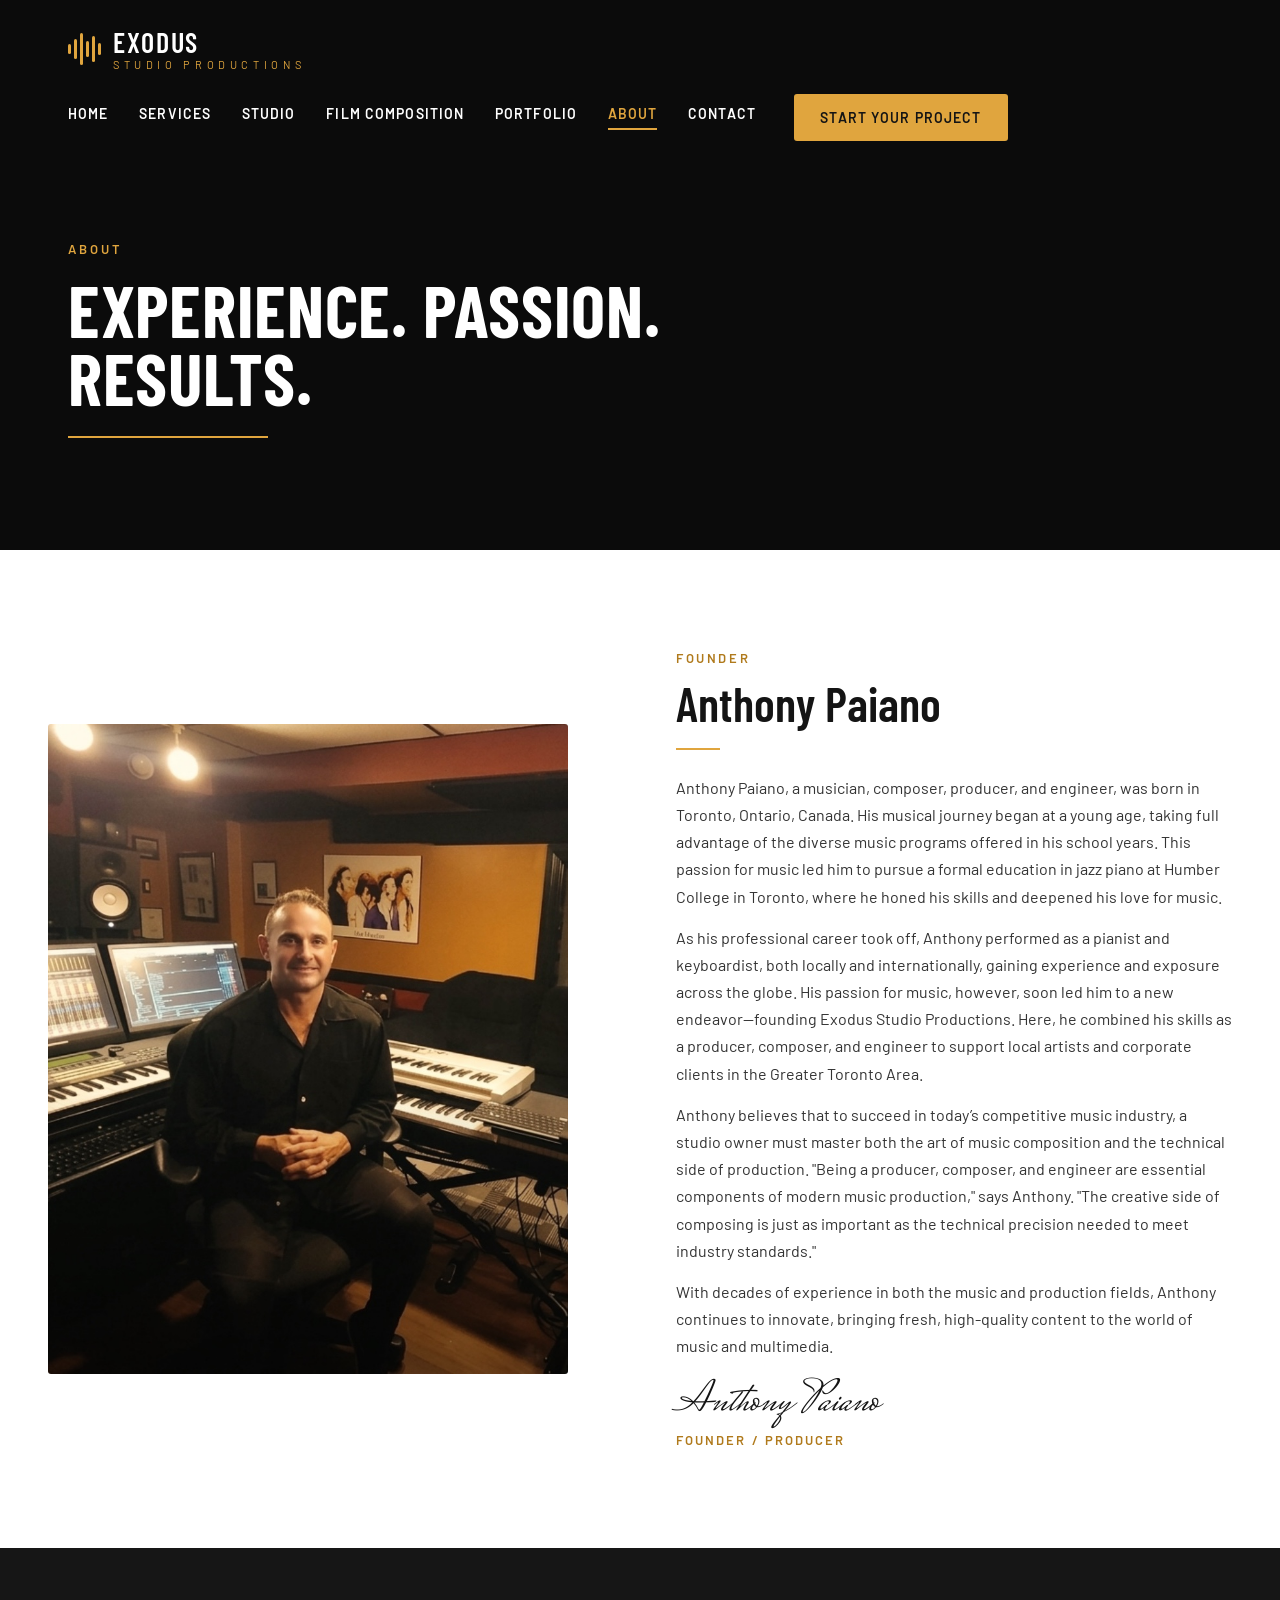
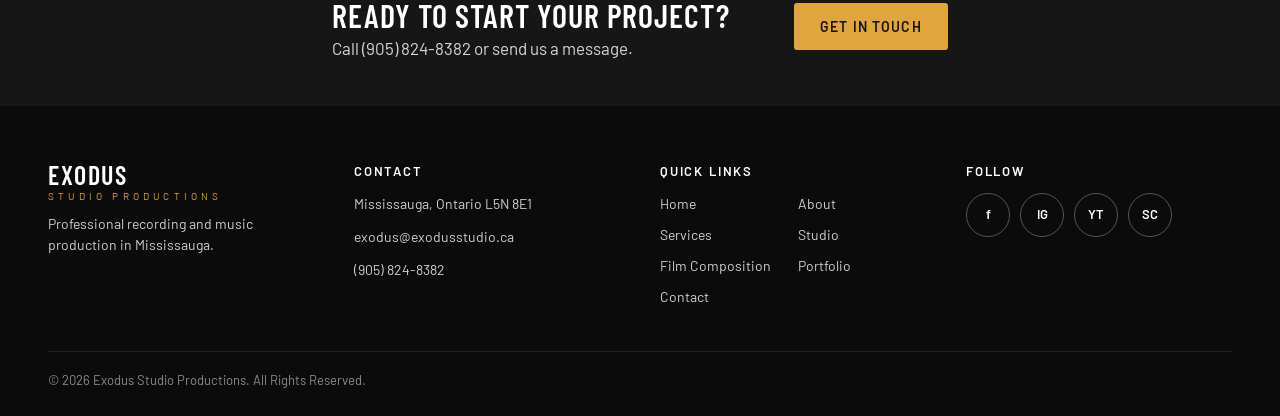
==== about.html @ 039e665b "Add files via upload" ====
<!DOCTYPE html>
<html lang="en">
<head>
<meta charset="utf-8">
<meta name="viewport" content="width=device-width, initial-scale=1">
<title>About | Exodus Studio Productions</title>
<meta name="description" content="Professional recording studio in Mississauga, Greater Toronto Area. Recording, mixing, songwriter arrangements, film composition, corporate multimedia, music video and live streaming.">
<link rel="stylesheet" href="base.css?v=2">
<link rel="stylesheet" href="header.css?v=9">
<link rel="stylesheet" href="services.css">
<link rel="stylesheet" href="portfolio.css">
<link rel="stylesheet" href="about.css?v=2">
<link rel="stylesheet" href="cta.css">
<link rel="stylesheet" href="footer.css">
<link rel="stylesheet" href="page.css">
</head>
<body>

<!-- HEADER -->
<header class="hero page-hero">
  <div class="hero-inner container">
    <nav class="nav">
      <a href="index.html" class="brand" aria-label="Exodus Studio Productions home">
        <span class="wave" aria-hidden="true"><span style="height:10px"></span><span style="height:20px"></span><span style="height:32px"></span><span style="height:16px"></span><span style="height:26px"></span><span style="height:12px"></span></span>
        <span class="brand-text"><span class="brand-name">EXODUS</span><span class="brand-sub">STUDIO PRODUCTIONS</span></span>
      </a>
      <button class="nav-toggle" aria-expanded="false" aria-label="Menu">MENU</button>
      <div class="nav-right">
        <div class="nav-links">
          <a href="index.html">HOME</a>
          <a href="services.html">SERVICES</a>
          <a href="studio.html">STUDIO</a>
          <a href="film.html">FILM COMPOSITION</a>
          <a href="portfolio.html">PORTFOLIO</a>
          <a href="about.html" class="active">ABOUT</a>
          <a href="contact.html">CONTACT</a>
        </div>
        <a href="contact.html" class="btn btn-gold">Start your project</a>
      </div>
    </nav>
    <div class="page-hero-copy">
      <div class="hero-kicker">ABOUT</div>
      <h1>EXPERIENCE. PASSION. RESULTS.</h1>
      <div class="hero-rule"></div>
      
    </div>
  </div>
</header>

<!-- ABOUT -->
<section id="about" class="section about">
  <div class="container about-grid">
    <div class="photo"><img src="about-anthony.jpg" alt="Anthony Paiano in the Exodus Studio control room"></div>
    <div>
      <div class="eyebrow">Founder</div>
      <h2 class="title">Anthony Paiano</h2>
      <div class="rule"></div>
      <p>Anthony Paiano, a musician, composer, producer, and engineer, was born in Toronto, Ontario, Canada. His musical journey began at a young age, taking full advantage of the diverse music programs offered in his school years. This passion for music led him to pursue a formal education in jazz piano at Humber College in Toronto, where he honed his skills and deepened his love for music.</p>
      <p>As his professional career took off, Anthony performed as a pianist and keyboardist, both locally and internationally, gaining experience and exposure across the globe. His passion for music, however, soon led him to a new endeavor—founding Exodus Studio Productions. Here, he combined his skills as a producer, composer, and engineer to support local artists and corporate clients in the Greater Toronto Area.</p>
      <p>Anthony believes that to succeed in today’s competitive music industry, a studio owner must master both the art of music composition and the technical side of production. "Being a producer, composer, and engineer are essential components of modern music production," says Anthony. "The creative side of composing is just as important as the technical precision needed to meet industry standards."</p>
      <p>With decades of experience in both the music and production fields, Anthony continues to innovate, bringing fresh, high-quality content to the world of music and multimedia.</p>
      <div class="signature">Anthony Paiano</div>
      <div class="role">FOUNDER / PRODUCER</div>
    </div>
  </div>
</section>

<!-- CTA -->
<section id="contact" class="cta">
  <div class="cta-inner">
    <div>
      <h2>READY TO START YOUR PROJECT?</h2>
      <p>Call (905) 824-8382 or send us a message.</p>
    </div>
    <a href="mailto:exodus@exodusstudio.ca" class="btn btn-gold">Get in touch</a>
  </div>
</section>

<!-- FOOTER -->
<footer class="footer">
  <div class="container footer-grid">
    <div class="footer-col">
      <div class="brand-text"><span class="brand-name">EXODUS</span><span class="brand-sub">STUDIO PRODUCTIONS</span></div>
      <div>Professional recording and music production in Mississauga.</div>
    </div>
    <div class="footer-col">
      <h4>CONTACT</h4>
      <div>Mississauga, Ontario L5N 8E1</div>
      <a href="mailto:exodus@exodusstudio.ca">exodus@exodusstudio.ca</a>
      <a href="tel:+19058248382">(905) 824-8382</a>
    </div>
    <div class="footer-col">
      <h4>QUICK LINKS</h4>
      <div class="links">
        <a href="index.html">Home</a><a href="about.html">About</a>
        <a href="services.html">Services</a><a href="studio.html">Studio</a>
        <a href="film.html">Film Composition</a><a href="portfolio.html">Portfolio</a>
        <a href="contact.html">Contact</a>
      </div>
    </div>
    <div class="footer-col">
      <h4>FOLLOW</h4>
      <div class="socials">
        <a href="https://www.facebook.com/anthony.paiano.7" aria-label="Facebook" target="_blank" rel="noopener">f</a>
        <a href="https://www.instagram.com/exodusstudioproductions/" aria-label="Instagram" target="_blank" rel="noopener">IG</a>
        <a href="https://www.youtube.com/user/exodusstudioprod" aria-label="YouTube" target="_blank" rel="noopener">YT</a>
        <a href="https://soundcloud.com/user-308940546/sets/exodus-studio-productions" aria-label="SoundCloud" target="_blank" rel="noopener">SC</a>
      </div>
    </div>
  </div>
  <div class="copyright">© <span id="year">2026</span> Exodus Studio Productions. All Rights Reserved.</div>
</footer>

<script src="main.js?v=2"></script>
</body>
</html>
---- base.css ----
@import url('https://fonts.googleapis.com/css2?family=Barlow+Condensed:wght@500;600;700&family=Barlow:wght@400;500;600&family=Mrs+Saint+Delafield&display=swap');
:root{--gold:#e0a53e;--gold-hover:#f0bf62;--gold-text:#b07a1c;--ink:#141414;--black:#0b0b0b;--charcoal:#161616;--light:#f5f4f2;--light-2:#ecebe8;--rule:#e2dfda;--head:'Barlow Condensed',sans-serif;--body:'Barlow',sans-serif;--pad-x:clamp(20px,4vw,48px)}
*,*::before,*::after{box-sizing:border-box}
body{margin:0;font-family:var(--body);color:var(--ink);background:#fff;-webkit-font-smoothing:antialiased}
img{display:block;max-width:100%}
a{color:var(--gold);text-decoration:none}
a:hover{color:var(--gold-hover)}
:focus-visible{outline:2px solid var(--gold);outline-offset:2px}
.container{max-width:1240px;margin:0 auto}
.section{padding:clamp(64px,8vw,100px) var(--pad-x)}
.eyebrow{font-size:13px;font-weight:600;letter-spacing:.2em;color:var(--gold-text);text-transform:uppercase}
.title{font-family:var(--head);font-weight:600;font-size:clamp(36px,4vw,48px);margin:8px 0 0}
.rule{width:44px;height:2px;background:var(--gold);margin:16px 0 0}
.center{text-align:center}.center .rule{margin-left:auto;margin-right:auto}
.btn{display:inline-flex;align-items:center;gap:10px;padding:15px 26px;font-size:14px;font-weight:600;letter-spacing:.08em;border-radius:3px;text-transform:uppercase;transition:background .2s,color .2s,border-color .2s}
.btn-gold{background:var(--gold);color:var(--ink)}
.btn-gold:hover{background:var(--gold-hover);color:var(--ink)}
.btn-outline{border:1px solid rgba(255,255,255,.7);color:#fff}
.btn-outline:hover{border-color:var(--gold);color:var(--gold)}
.photo{position:relative;background:var(--charcoal);overflow:hidden}
.photo img{width:100%;height:100%;object-fit:cover}
.reveal-on .reveal{opacity:0;transform:translateY(28px);transition:opacity .8s ease,transform .8s cubic-bezier(.2,.7,.2,1)}
.reveal-on .reveal.is-in{opacity:1;transform:none}
@media (prefers-reduced-motion:reduce){.reveal-on .reveal{opacity:1;transform:none;transition:none}}
---- header.css ----
.hero{position:relative;background:var(--black);color:#fff;overflow:hidden}
.hero-bg{position:absolute;inset:0;background:var(--charcoal)}
.hero-bg img{width:100%;height:100%;object-fit:cover;object-position:right 30%}
.hero-bg::after{content:"";position:absolute;inset:0;background:linear-gradient(90deg,rgba(8,8,8,.92) 0%,rgba(8,8,8,.7) 40%,rgba(8,8,8,.15) 75%)}
.hero-inner{position:relative;padding:28px var(--pad-x) 0}
.nav{display:flex;align-items:center;justify-content:space-between;gap:24px;flex-wrap:wrap}
.brand{display:flex;align-items:center;gap:12px;color:#fff}
.brand:hover{color:#fff}
.wave{display:flex;align-items:center;gap:3px;height:36px}
.wave span{width:3px;background:var(--gold);border-radius:2px}
.brand-text{display:flex;flex-direction:column;line-height:1}
.brand-name{font-family:var(--head);font-weight:600;font-size:28px;letter-spacing:.06em}
.brand-sub{font-size:11px;letter-spacing:.42em;color:var(--gold);margin-top:3px}
.nav-right{display:flex;align-items:center;gap:clamp(20px,3vw,40px);flex-wrap:wrap}
.nav-links{display:flex;gap:clamp(16px,2.4vw,32px);flex-wrap:wrap;font-size:14px;font-weight:600;letter-spacing:.08em}
.nav-links a{color:#fff;padding-bottom:6px;border-bottom:2px solid transparent}
.nav-links a:hover,.nav-links a.active{color:var(--gold)}
.nav-links a.active{border-bottom-color:var(--gold)}
.nav-toggle{display:none;background:none;border:1px solid #555;color:#fff;border-radius:3px;padding:10px 14px;font:600 13px var(--body);letter-spacing:.1em;cursor:pointer}
.hero-copy{max-width:560px;padding:clamp(80px,12vw,150px) 0 clamp(80px,10vw,130px)}
.hero-kicker{font-size:13px;font-weight:600;letter-spacing:.24em;color:var(--gold);margin-bottom:18px}
.hero h1{font-family:var(--head);font-weight:700;font-size:clamp(52px,7vw,88px);line-height:.95;margin:0;letter-spacing:.01em}
.hero-rule{width:200px;height:2px;background:var(--gold);margin:28px 0}
.hero p{font-size:18px;line-height:1.6;color:#e6e6e6;margin:0 0 36px;max-width:440px;text-wrap:pretty}
.hero-actions{display:flex;gap:14px;flex-wrap:wrap}
@media (max-width:820px){
  .nav-toggle{display:block}
  .nav-right{display:none;width:100%;flex-direction:column;align-items:flex-start;gap:20px;padding:16px 0}
  .nav.open .nav-right{display:flex}
  .nav-links{flex-direction:column;gap:14px}
}
@media (max-width:820px) and (orientation:portrait){.hero{display:flex;flex-direction:column}.hero-inner{display:contents}.hero .nav{order:1;position:relative;padding:28px var(--pad-x) 20px}.hero-bg{position:relative;order:2;inset:auto;aspect-ratio:16/9}.hero-bg img{object-position:center}.hero-bg::after{background:linear-gradient(0deg,rgba(8,8,8,1) 0%,rgba(8,8,8,0) 30%)}.hero-copy{order:3;position:relative;padding:32px var(--pad-x) 56px}.page-hero-copy{order:3;position:relative;padding:24px var(--pad-x) 56px}}
---- services.css ----
.services{background:var(--light)}
.services .center{margin-bottom:56px}
.service-grid{display:grid;grid-template-columns:repeat(auto-fit,minmax(min(100%,210px),1fr));gap:1px;background:var(--rule)}
.service{background:var(--light);padding:36px 32px;display:flex;flex-direction:column;gap:14px}
.service svg{width:40px;height:40px;stroke:var(--gold);fill:none;stroke-width:1.5;stroke-linecap:round;stroke-linejoin:round}
.service h3{font-family:var(--head);font-weight:600;font-size:22px;letter-spacing:.04em;margin:6px 0 0;text-transform:uppercase}
.service p{font-size:15px;line-height:1.6;color:#4a4a4a;margin:0;text-wrap:pretty}
---- portfolio.css ----
.portfolio{background:var(--light-2)}
.portfolio .center{margin-bottom:48px}
.portfolio .center p{font-size:17px;color:#3a3a3a;margin:20px 0 0}
.work-grid{display:grid;grid-template-columns:repeat(auto-fit,minmax(min(100%,340px),1fr));gap:24px}
.work-card{display:flex;flex-direction:column;background:#fff;color:var(--ink);border-radius:4px;overflow:hidden;transition:box-shadow .2s}
.work-card:hover{color:var(--ink);box-shadow:0 10px 30px rgba(0,0,0,.12)}
.work-card .photo{aspect-ratio:16/9}
.work-meta{padding:20px 22px;display:flex;justify-content:space-between;align-items:center;gap:12px}
.work-kind{font-size:12px;font-weight:600;letter-spacing:.16em;color:var(--gold-text)}
.work-title{font-family:var(--head);font-weight:600;font-size:21px;margin-top:4px}
.play{width:40px;height:40px;border-radius:50%;background:var(--gold);display:flex;align-items:center;justify-content:center;flex-shrink:0}
.portfolio-cta{display:flex;justify-content:center;margin-top:44px}
.film{background:var(--light-2)}
.highlights{background:#fff}
.film-head{display:grid;grid-template-columns:repeat(auto-fit,minmax(min(100%,420px),1fr));gap:24px clamp(32px,6vw,72px);align-items:end;margin-bottom:36px}
.film-head p{font-size:17px;line-height:1.65;color:#3a3a3a;margin:0;text-wrap:pretty}
.poster-grid,.moment-grid{display:grid;grid-template-columns:repeat(auto-fit,minmax(min(100%,220px),1fr));gap:24px}
.moment-grid{grid-template-columns:repeat(auto-fit,minmax(min(100%,260px),1fr))}
.poster-grid figure,.moment{margin:0}
.poster-grid .photo{aspect-ratio:4/5;border-radius:3px}
.poster-grid figure:last-child img{object-position:left center}
.moment .photo{aspect-ratio:1;border-radius:3px}
.poster-grid figcaption,.moment figcaption{font-size:13px;line-height:1.45;color:#666;margin-top:10px}
.poster-grid figcaption strong,.moment figcaption strong{display:block;font-family:var(--head);font-weight:600;font-size:18px;letter-spacing:.04em;color:var(--ink);text-transform:uppercase}
.studio{background:#fff}
.studio-gallery{display:grid;grid-template-columns:repeat(auto-fill,minmax(min(100%,280px),1fr));gap:16px}
.studio-gallery .photo{aspect-ratio:1056/612;border-radius:3px}
.studio-gallery .g-wide{grid-column:span 2;grid-row:span 2}
@media (max-width:640px){.studio-gallery .g-wide{grid-column:auto;grid-row:auto}}
.studio-story{display:flex;flex-direction:column;gap:clamp(40px,6vw,72px)}
.studio-row{display:grid;grid-template-columns:repeat(auto-fit,minmax(min(100%,400px),1fr));gap:clamp(28px,5vw,64px);align-items:center}
.studio-row.flip .studio-photos{order:2}
@media (max-width:860px){.studio-row.flip .studio-photos{order:0}}
.studio-photos{display:flex;flex-direction:column;gap:16px}
.studio-photos .photo{aspect-ratio:1056/612;border-radius:3px}
.studio-copy{max-width:580px}
.studio-copy h3{font-family:var(--head);font-weight:600;font-size:clamp(24px,2.4vw,30px);letter-spacing:.03em;text-transform:uppercase;margin:0 0 14px}
.studio-copy p{font-size:16px;line-height:1.7;color:#444;margin:0 0 14px;text-wrap:pretty}
.studio-copy .studio-lead{font-size:clamp(18px,1.6vw,21px);line-height:1.6;color:var(--ink)}
.studio-copy ul{margin:0 0 14px;padding-left:20px;display:flex;flex-direction:column;gap:8px}
.studio-copy li{font-size:16px;line-height:1.6;color:#444}
.studio-copy li::marker{color:var(--gold)}
.studio-copy li strong{color:var(--ink);font-weight:600}
.videos.alt{background:var(--light)}
.video-grid{display:grid;grid-template-columns:repeat(auto-fill,minmax(min(100%,320px),1fr));gap:20px}
.video{position:relative;display:block;width:100%;aspect-ratio:16/9;border:0;padding:0;margin:0;background:var(--charcoal);border-radius:3px;overflow:hidden;cursor:pointer}
.video img{width:100%;height:100%;object-fit:cover;transition:transform .4s ease,opacity .3s}
.video:hover img{transform:scale(1.03);opacity:.85}
.video iframe{position:absolute;inset:0;width:100%;height:100%;border:0}
.video .play{position:absolute;left:50%;top:50%;width:64px;height:64px;margin:-32px 0 0 -32px;border-radius:50%;background:var(--gold);box-shadow:0 6px 20px rgba(0,0,0,.35);transition:background .2s}
.video .play::after{content:"";position:absolute;left:26px;top:20px;border-style:solid;border-width:12px 0 12px 19px;border-color:transparent transparent transparent var(--ink)}
.video:hover .play{background:var(--gold-hover)}
.video-more{margin-top:32px}
---- about.css ----
.about{background:#fff}
.about-grid{display:grid;grid-template-columns:repeat(auto-fit,minmax(min(100%,420px),1fr));gap:clamp(32px,6vw,72px);align-items:center}
.about .photo{aspect-ratio:4/5;max-width:520px;border-radius:3px}
.about .photo img{object-position:center}
.about .rule{margin-bottom:24px}
.about p{font-size:16px;line-height:1.7;color:#333;margin:0 0 14px;text-wrap:pretty}
.signature{font-family:'Mrs Saint Delafield',cursive;font-size:44px;line-height:1;margin-top:22px}
.role{font-size:13px;font-weight:600;letter-spacing:.16em;color:var(--gold-text);margin-top:6px}
---- cta.css ----
.cta{background:var(--charcoal);color:#fff;padding:48px var(--pad-x)}
.cta-inner{max-width:1000px;margin:0 auto;display:flex;align-items:center;justify-content:center;gap:clamp(24px,5vw,64px);flex-wrap:wrap}
.cta h2{font-family:var(--head);font-weight:600;font-size:clamp(26px,3vw,32px);letter-spacing:.03em;margin:0}
.cta p{font-size:17px;color:#d6d6d6;margin:4px 0 0}
---- footer.css ----
.footer{background:var(--black);color:#cfcfcf;padding:56px var(--pad-x) 28px;font-size:14px}
.footer-grid{display:grid;grid-template-columns:repeat(auto-fit,minmax(min(100%,220px),1fr));gap:40px}
.footer-col{display:flex;flex-direction:column;gap:12px;line-height:1.5}
.footer h4{font-weight:600;letter-spacing:.14em;color:#fff;font-size:13px;margin:0}
.footer a{color:#cfcfcf}
.footer a:hover{color:var(--gold)}
.footer .brand-name{font-size:26px;color:#fff}
.footer .brand-sub{font-size:10px}
.links{display:grid;grid-template-columns:1fr 1fr;gap:10px}
.socials{display:flex;gap:10px}
.socials a{width:44px;height:44px;border-radius:50%;border:1px solid #555;display:flex;align-items:center;justify-content:center;color:#fff;font-size:13px;font-weight:600}
.socials a:hover{border-color:var(--gold);color:var(--gold)}
.copyright{max-width:1240px;margin:44px auto 0;padding-top:20px;border-top:1px solid #222;font-size:13px;color:#8a8a8a}
---- page.css ----
.page-hero-copy{padding:clamp(56px,8vw,100px) 0 clamp(56px,7vw,88px);max-width:640px}
.page-hero h1{font-size:clamp(44px,6vw,72px)}
.page-hero .hero-rule{margin:24px 0}
.page-hero p{margin:0}
.contact{background:var(--light)}
.contact-grid{display:grid;grid-template-columns:repeat(auto-fit,minmax(min(100%,280px),1fr));gap:24px}
.contact-card{display:flex;flex-direction:column;gap:10px;background:#fff;color:var(--ink);padding:32px;border-radius:4px;transition:box-shadow .2s}
a.contact-card:hover{color:var(--ink);box-shadow:0 10px 30px rgba(0,0,0,.12)}
.contact-value{font-family:var(--head);font-weight:600;font-size:24px;overflow-wrap:anywhere}
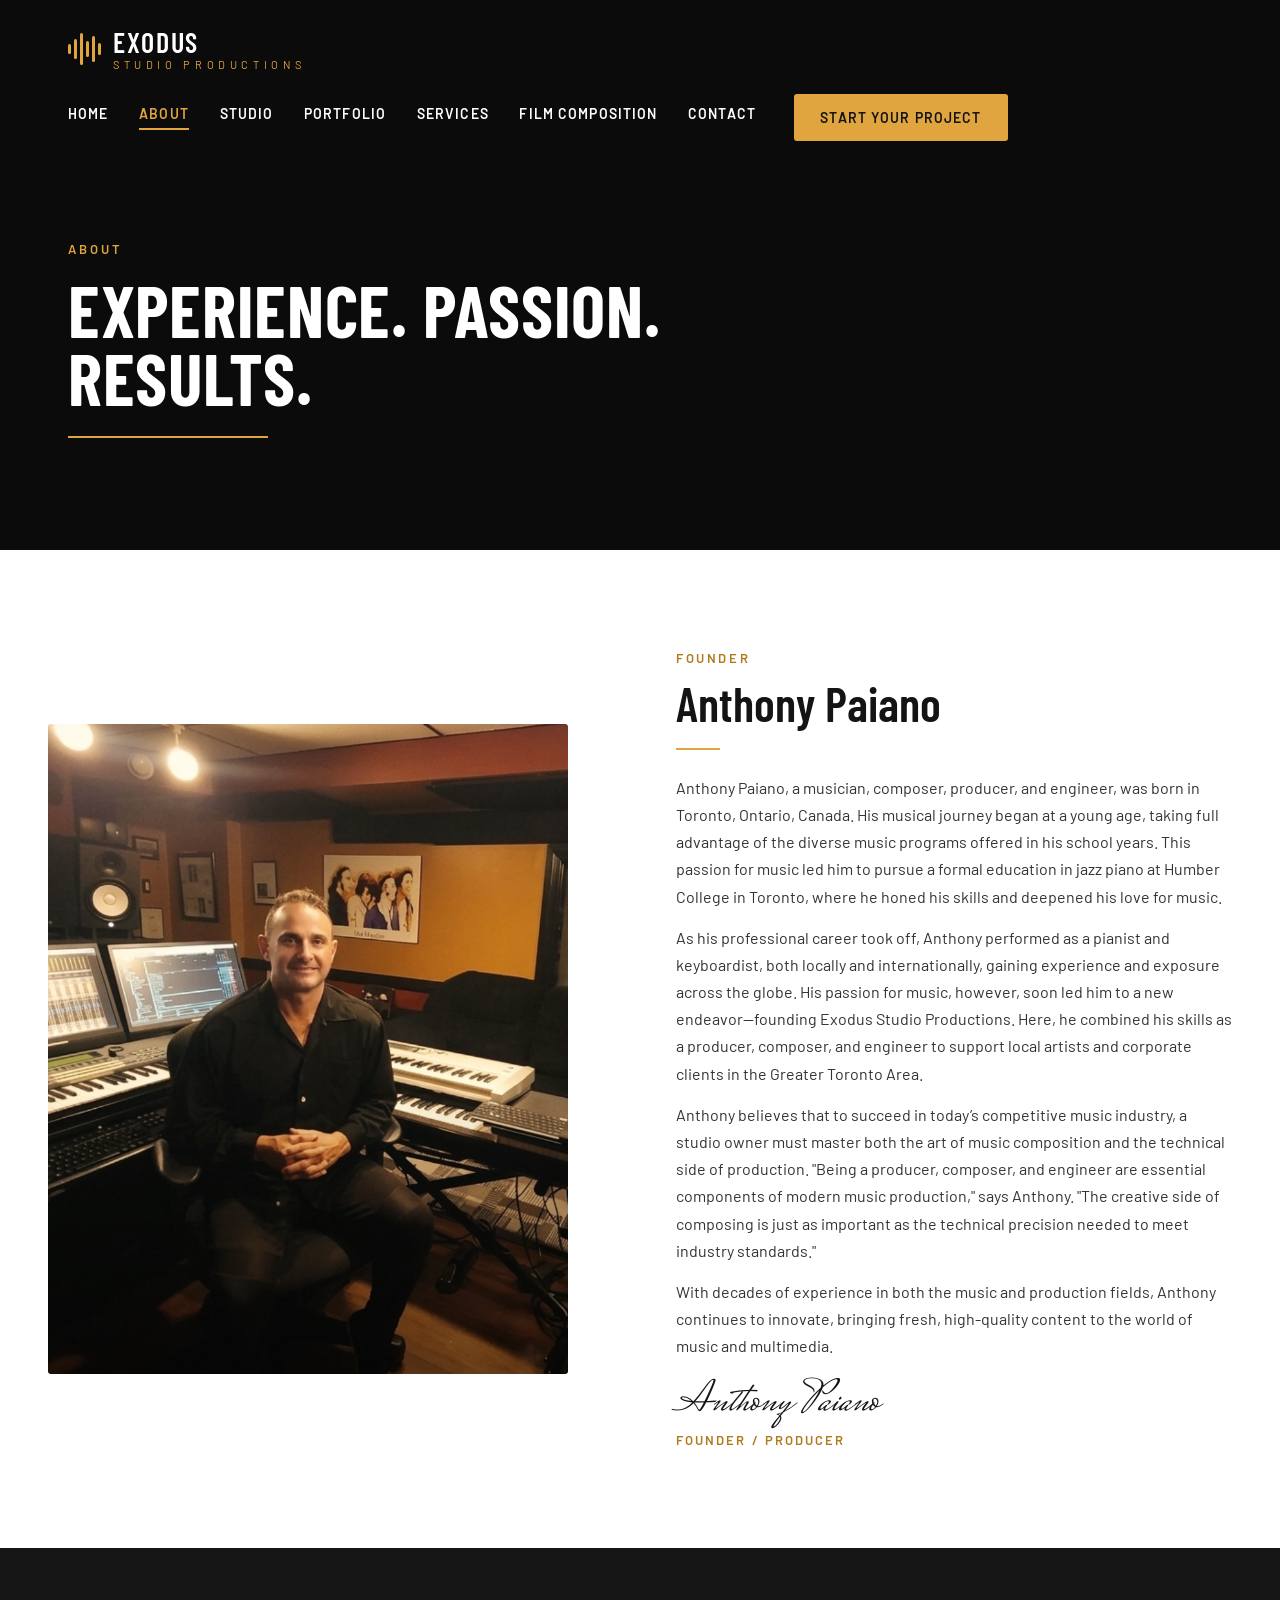
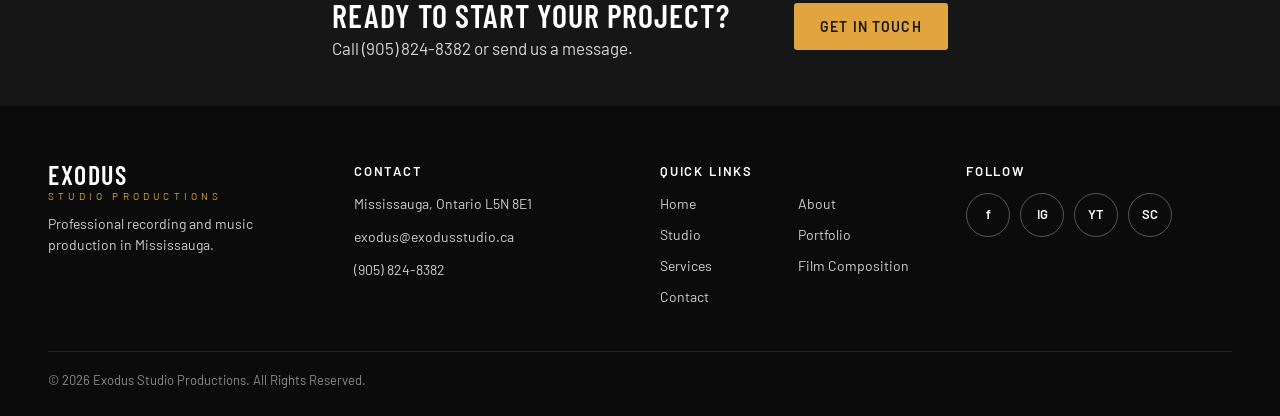
==== commit 08612615: "Add files via upload" ====
--- a/about.html
+++ b/about.html
@@ -28,11 +28,11 @@
       <div class="nav-right">
         <div class="nav-links">
           <a href="index.html">HOME</a>
+          <a href="about.html" class="active">ABOUT</a>
+          <a href="studio.html">STUDIO</a>
+          <a href="portfolio.html">PORTFOLIO</a>
           <a href="services.html">SERVICES</a>
-          <a href="studio.html">STUDIO</a>
           <a href="film.html">FILM COMPOSITION</a>
-          <a href="portfolio.html">PORTFOLIO</a>
-          <a href="about.html" class="active">ABOUT</a>
           <a href="contact.html">CONTACT</a>
         </div>
         <a href="contact.html" class="btn btn-gold">Start your project</a>
@@ -92,10 +92,7 @@
     <div class="footer-col">
       <h4>QUICK LINKS</h4>
       <div class="links">
-        <a href="index.html">Home</a><a href="about.html">About</a>
-        <a href="services.html">Services</a><a href="studio.html">Studio</a>
-        <a href="film.html">Film Composition</a><a href="portfolio.html">Portfolio</a>
-        <a href="contact.html">Contact</a>
+        <a href="index.html">Home</a><a href="about.html">About</a><a href="studio.html">Studio</a><a href="portfolio.html">Portfolio</a><a href="services.html">Services</a><a href="film.html">Film Composition</a><a href="contact.html">Contact</a>
       </div>
     </div>
     <div class="footer-col">
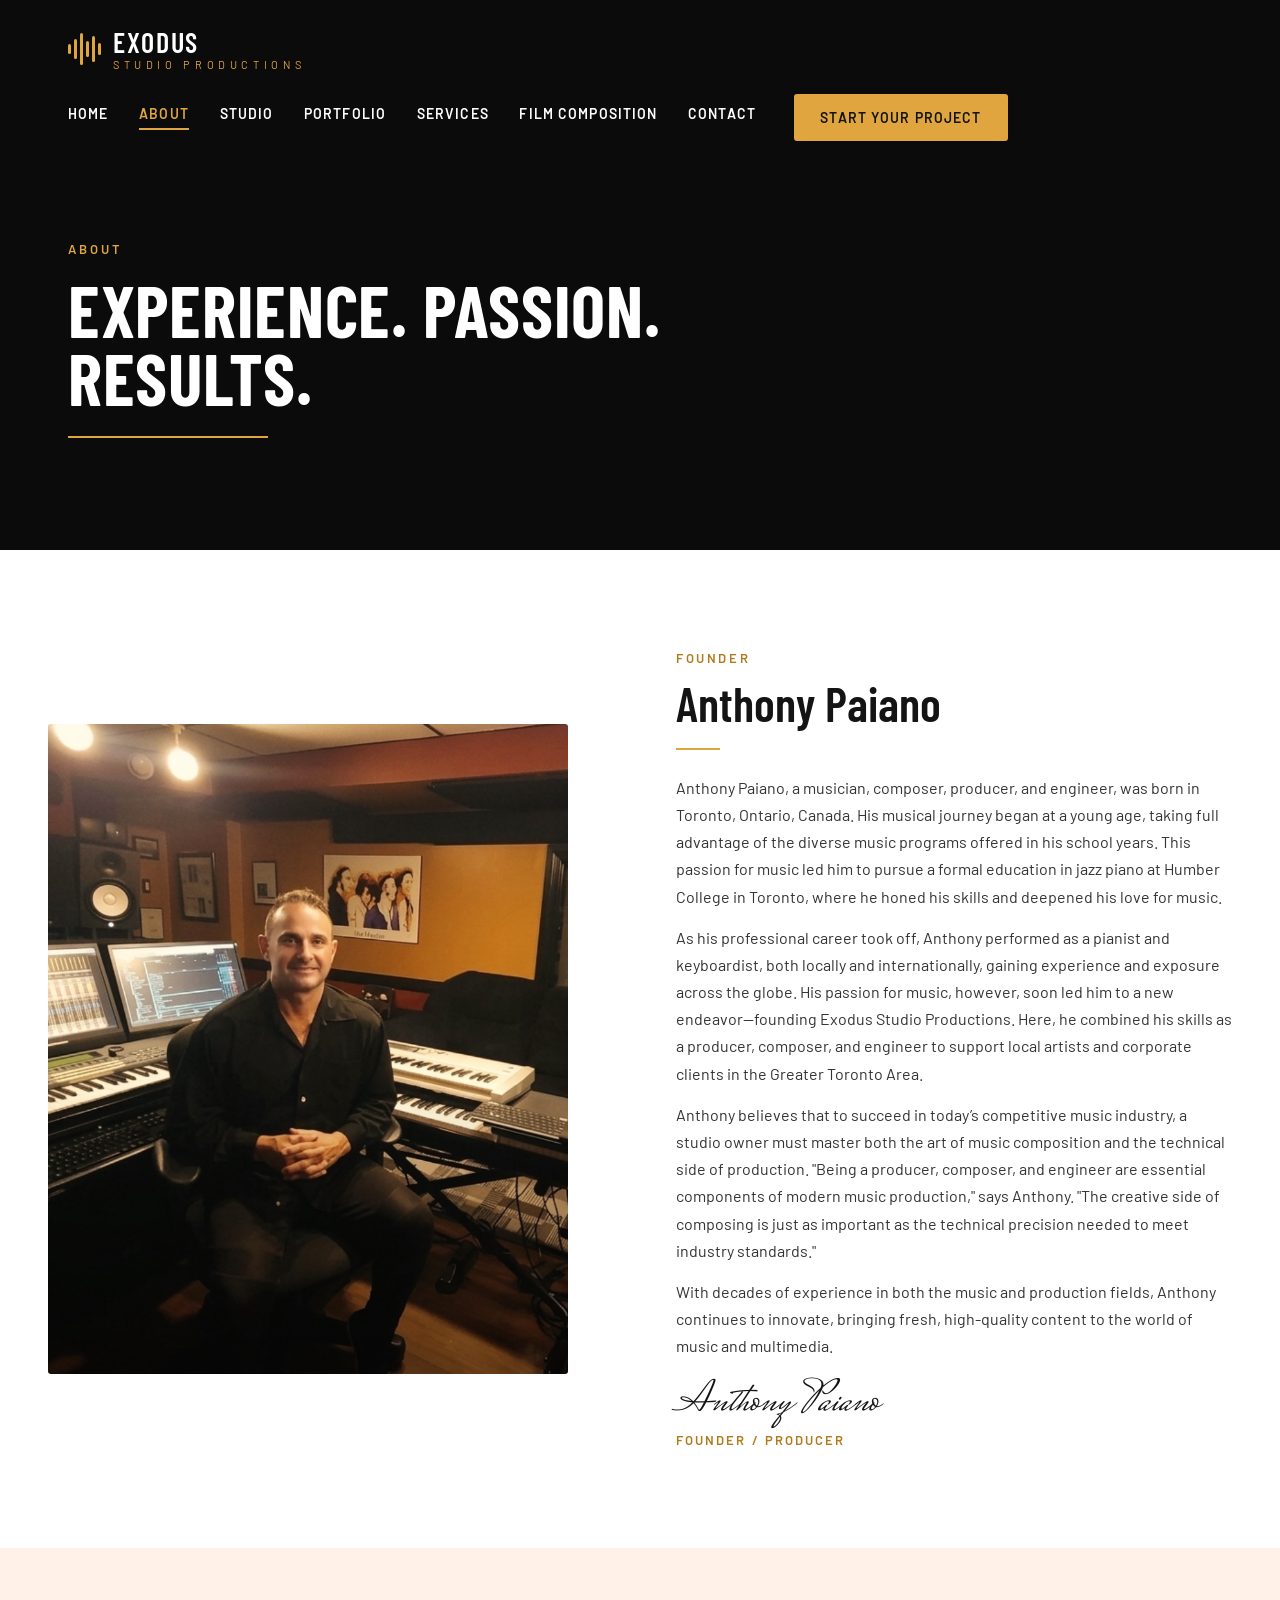
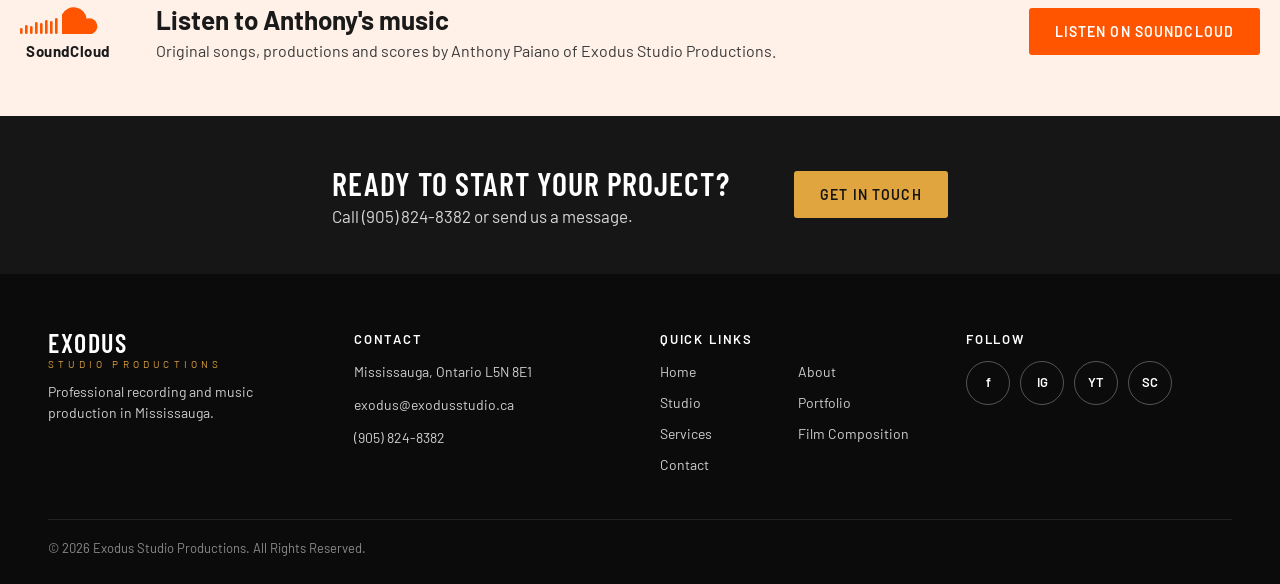
==== commit 9013cc40: "Add files via upload" ====
--- a/about.html
+++ b/about.html
@@ -13,6 +13,7 @@
 <link rel="stylesheet" href="cta.css">
 <link rel="stylesheet" href="footer.css">
 <link rel="stylesheet" href="page.css">
+<link rel="stylesheet" href="soundcloud.css?v=3">
 </head>
 <body>
 
@@ -65,6 +66,18 @@
   </div>
 </section>
 
+<!-- SOUNDCLOUD -->
+<section class="sc-band">
+  <div class="container sc-inner">
+    <a class="sc-logo" href="https://soundcloud.com/user-308940546/sets/exodus-studio-productions" target="_blank" rel="noopener noreferrer" aria-label="SoundCloud"><svg viewBox="0 0 96 32" width="96" height="32" fill="currentColor" aria-hidden="true"><rect x="0" y="24" width="2.6" height="6" rx="1.3"/><rect x="5" y="21" width="2.6" height="9" rx="1.3"/><rect x="10" y="22" width="2.6" height="8" rx="1.3"/><rect x="15" y="18" width="2.6" height="12" rx="1.3"/><rect x="20" y="19" width="2.6" height="11" rx="1.3"/><rect x="25" y="16" width="2.6" height="14" rx="1.3"/><rect x="30" y="17" width="2.6" height="13" rx="1.3"/><rect x="35" y="14" width="2.6" height="16" rx="1.3"/><path d="M42 30V10.5a13 13 0 0 1 24.6 4.3A8 8 0 1 1 72 30z"/></svg><span>SoundCloud</span></a>
+    <div class="sc-copy">
+      <h3>Listen to Anthony's music</h3>
+      <p>Original songs, productions and scores by Anthony Paiano of Exodus Studio Productions.</p>
+    </div>
+    <a class="btn btn-gold" href="https://soundcloud.com/user-308940546/sets/exodus-studio-productions" target="_blank" rel="noopener noreferrer">Listen on SoundCloud</a>
+  </div>
+</section>
+
 <!-- CTA -->
 <section id="contact" class="cta">
   <div class="cta-inner">
--- a/soundcloud.css
+++ b/soundcloud.css
@@ -0,0 +1,17 @@
+.sc-band{background:#fff1e8 !important;color:#1a1a1a;padding:56px 0}
+.sc-inner{display:flex;align-items:center;gap:40px;flex-wrap:wrap}
+.sc-logo{display:flex;flex-direction:column;align-items:center;gap:6px;color:#ff5500;text-decoration:none;font-weight:700;letter-spacing:.04em;font-size:15px}
+.sc-logo span{color:#1a1a1a}
+.sc-logo:hover{opacity:.85}
+.sc-copy{flex:1 1 320px;min-width:0}
+.sc-copy h3{margin:0 0 6px;font-size:26px;color:#1a1a1a}
+.sc-copy p{margin:0;color:#3a3a3a;text-wrap:pretty}
+.sc-band .btn{background:#ff5500;color:#fff;border-color:#ff5500}
+.sc-band .btn:hover{background:#1a1a1a;color:#fff;border-color:#1a1a1a}
+.sc-hero{position:absolute;right:calc(var(--pad-x) + 12vw);top:50%;transform:translateY(-10%);display:flex;flex-direction:column;align-items:center;gap:8px;color:#ff5500;text-decoration:none;text-align:center}
+.sc-hero svg{width:210px;height:70px}
+.sc-hero-name{font-weight:700;letter-spacing:.04em;font-size:26px;color:#fff}
+.sc-hero-sub{font-size:20px;color:#fff;opacity:.9}
+.sc-hero:hover{color:#ff7a33}
+.sc-hero:hover .sc-hero-sub{text-decoration:underline}
+@media (max-width:820px){.sc-hero{position:relative;right:auto;top:auto;transform:none;order:4;align-items:flex-start;text-align:left;padding:0 var(--pad-x) 48px}}
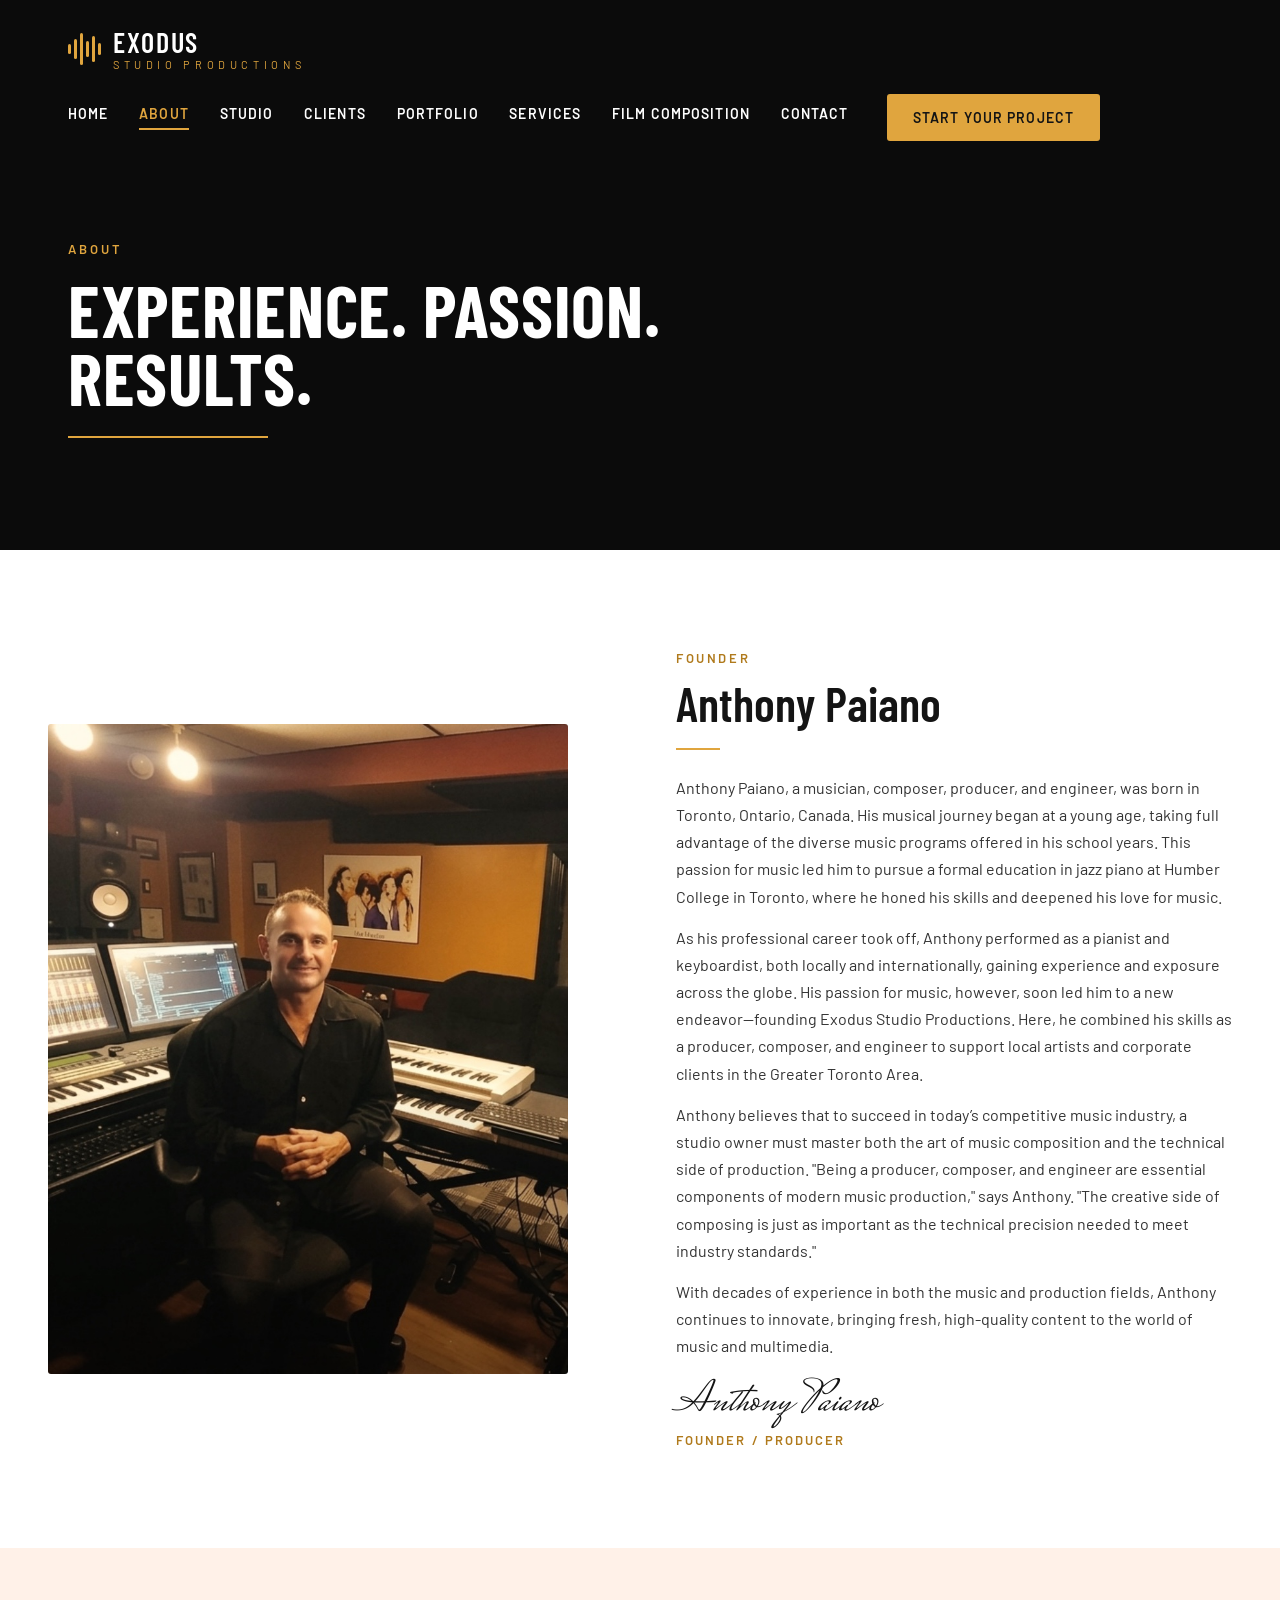
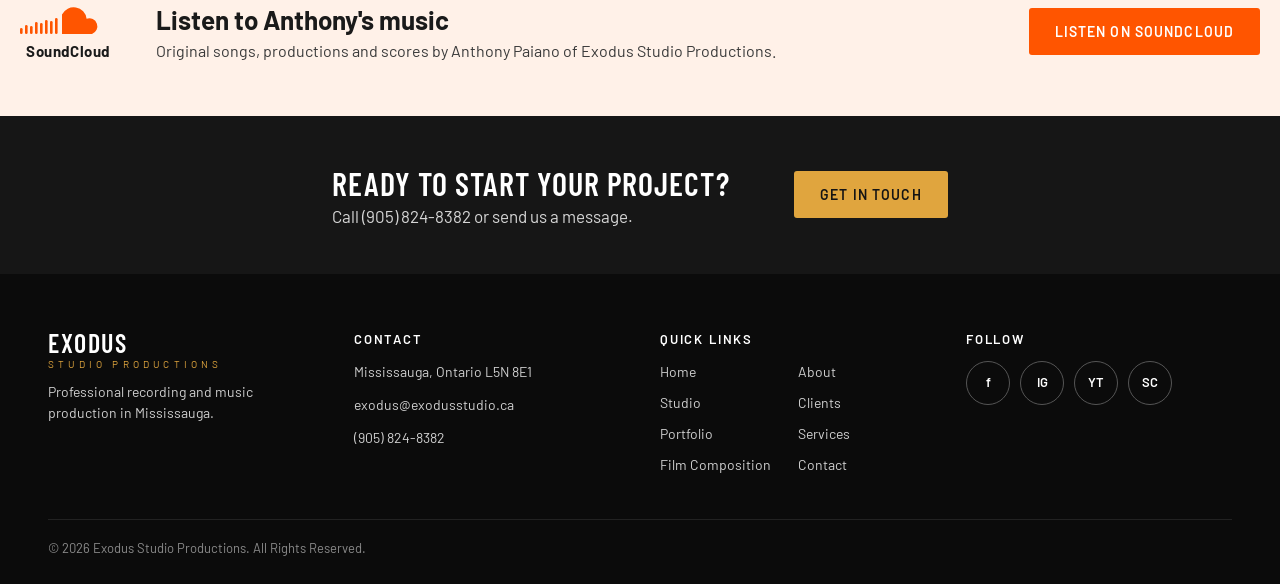
==== commit 8476b049: "Add files via upload" ====
--- a/about.html
+++ b/about.html
@@ -13,7 +13,7 @@
 <link rel="stylesheet" href="cta.css">
 <link rel="stylesheet" href="footer.css">
 <link rel="stylesheet" href="page.css">
-<link rel="stylesheet" href="soundcloud.css?v=3">
+<link rel="stylesheet" href="soundcloud.css?v=9">
 </head>
 <body>
 
@@ -31,6 +31,7 @@
           <a href="index.html">HOME</a>
           <a href="about.html" class="active">ABOUT</a>
           <a href="studio.html">STUDIO</a>
+          <a href="clients.html">CLIENTS</a>
           <a href="portfolio.html">PORTFOLIO</a>
           <a href="services.html">SERVICES</a>
           <a href="film.html">FILM COMPOSITION</a>
@@ -105,7 +106,7 @@
     <div class="footer-col">
       <h4>QUICK LINKS</h4>
       <div class="links">
-        <a href="index.html">Home</a><a href="about.html">About</a><a href="studio.html">Studio</a><a href="portfolio.html">Portfolio</a><a href="services.html">Services</a><a href="film.html">Film Composition</a><a href="contact.html">Contact</a>
+        <a href="index.html">Home</a><a href="about.html">About</a><a href="studio.html">Studio</a><a href="clients.html">Clients</a><a href="portfolio.html">Portfolio</a><a href="services.html">Services</a><a href="film.html">Film Composition</a><a href="contact.html">Contact</a>
       </div>
     </div>
     <div class="footer-col">
--- a/soundcloud.css
+++ b/soundcloud.css
@@ -15,3 +15,10 @@
 .sc-hero:hover{color:#ff7a33}
 .sc-hero:hover .sc-hero-sub{text-decoration:underline}
 @media (max-width:820px){.sc-hero{position:relative;right:auto;top:auto;transform:none;order:4;align-items:flex-start;text-align:left;padding:0 var(--pad-x) 48px}}
+.sc-mini{display:inline-flex;align-items:center;gap:10px;margin-top:20px;color:#ff5500;text-decoration:none;font-size:15px;font-weight:600}
+.sc-mini svg{width:60px;height:20px}
+.sc-mini span{color:#fff}
+.sc-mini:hover span{text-decoration:underline}
+.nav-cta{display:flex;flex-direction:column;align-items:center;gap:8px}
+.sc-mini-nav{margin-top:0;font-size:13px}
+.sc-mini-nav svg{width:48px;height:16px}
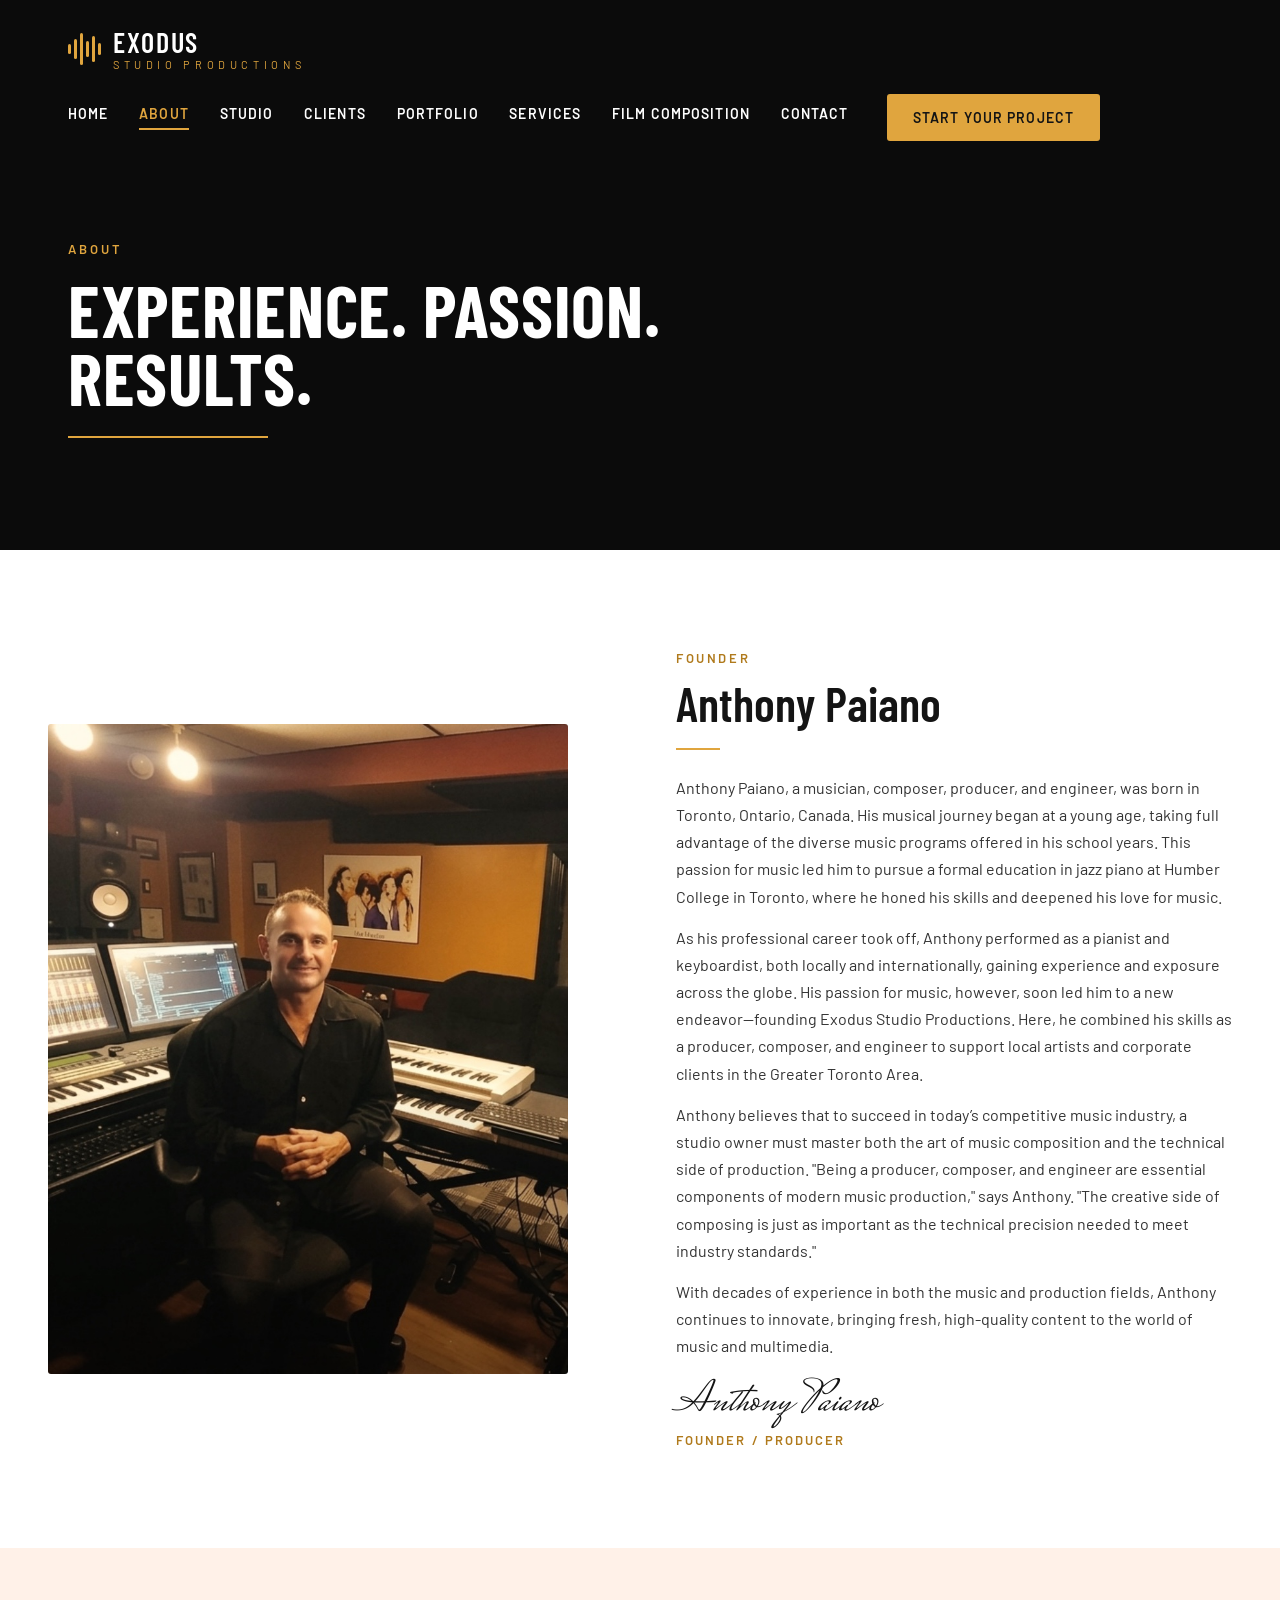
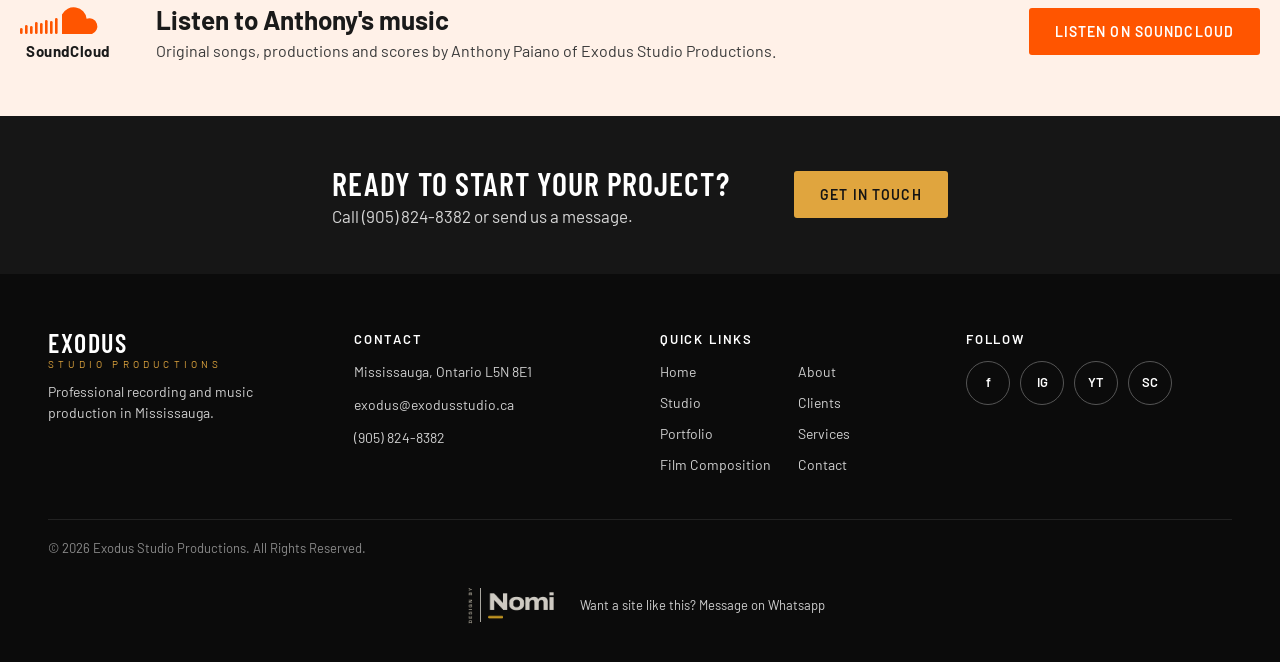
==== commit b29955f3: "Add files via upload" ====
--- a/about.html
+++ b/about.html
@@ -11,9 +11,9 @@
 <link rel="stylesheet" href="portfolio.css">
 <link rel="stylesheet" href="about.css?v=2">
 <link rel="stylesheet" href="cta.css">
-<link rel="stylesheet" href="footer.css">
+<link rel="stylesheet" href="footer.css?v=2">
 <link rel="stylesheet" href="page.css">
-<link rel="stylesheet" href="soundcloud.css?v=9">
+<link rel="stylesheet" href="soundcloud.css?v=15">
 </head>
 <body>
 
@@ -120,6 +120,7 @@
     </div>
   </div>
   <div class="copyright">© <span id="year">2026</span> Exodus Studio Productions. All Rights Reserved.</div>
+  <a class="nomi-credit" href="https://wa.me/14167703635" target="_blank" rel="noopener"><img src="design-by-nomi.png" alt="Design By Nomi" width="110" height="57"><span>Want a site like this? Message on Whatsapp</span></a>
 </footer>
 
 <script src="main.js?v=2"></script>
--- a/footer.css
+++ b/footer.css
@@ -11,3 +11,7 @@
 .socials a{width:44px;height:44px;border-radius:50%;border:1px solid #555;display:flex;align-items:center;justify-content:center;color:#fff;font-size:13px;font-weight:600}
 .socials a:hover{border-color:var(--gold);color:var(--gold)}
 .copyright{max-width:1240px;margin:44px auto 0;padding-top:20px;border-top:1px solid #222;font-size:13px;color:#8a8a8a}
+.nomi-credit{max-width:1240px;margin:20px auto 0;display:flex;align-items:center;justify-content:center;gap:14px;color:#8a8a8a;font-size:13px}
+.nomi-credit img{width:110px;height:auto;display:block;opacity:.85}
+.nomi-credit:hover img{opacity:1}
+.footer a.nomi-credit:hover{color:var(--gold)}
--- a/soundcloud.css
+++ b/soundcloud.css
@@ -22,3 +22,5 @@
 .nav-cta{display:flex;flex-direction:column;align-items:center;gap:8px}
 .sc-mini-nav{margin-top:0;font-size:13px}
 .sc-mini-nav svg{width:48px;height:16px}
+.sc-mini-mobile{display:none}
+@media (max-width:820px){.sc-mini-nav{display:none}.sc-mini-mobile{display:inline-flex;margin-top:16px}}
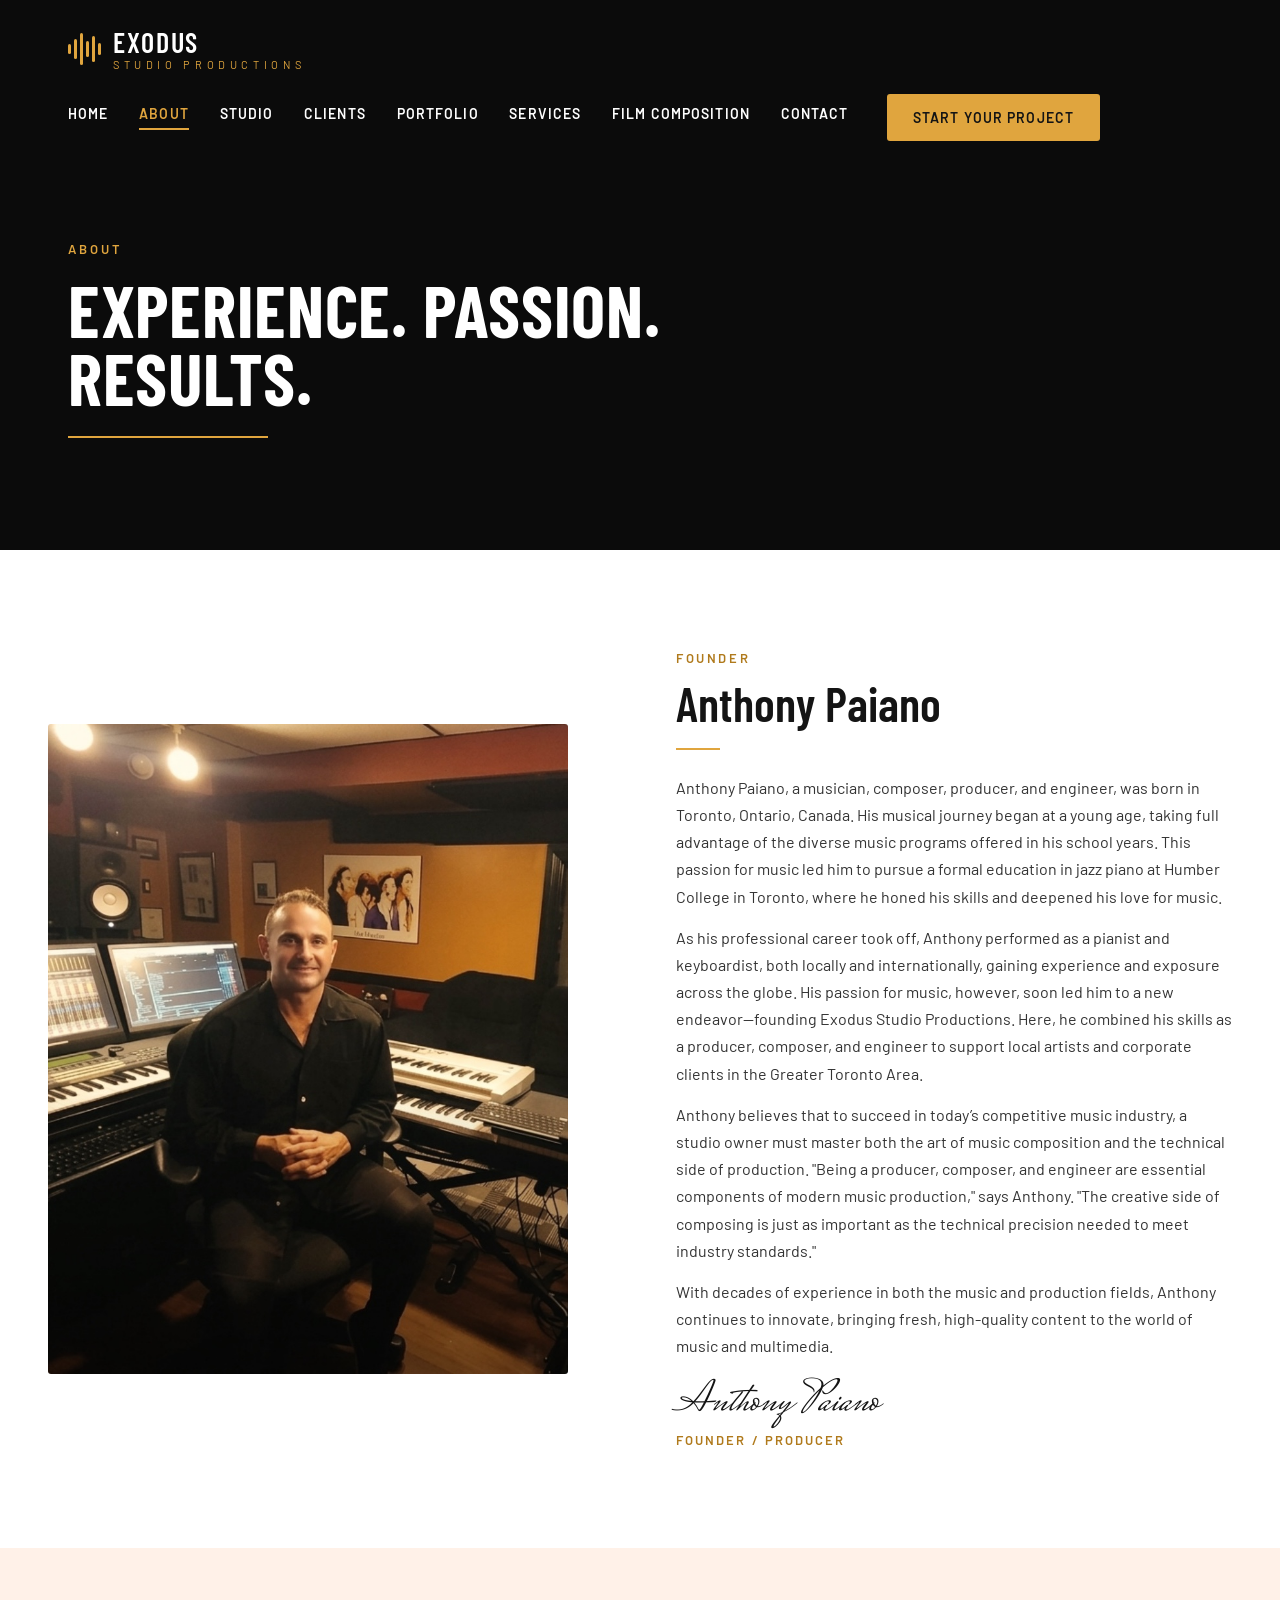
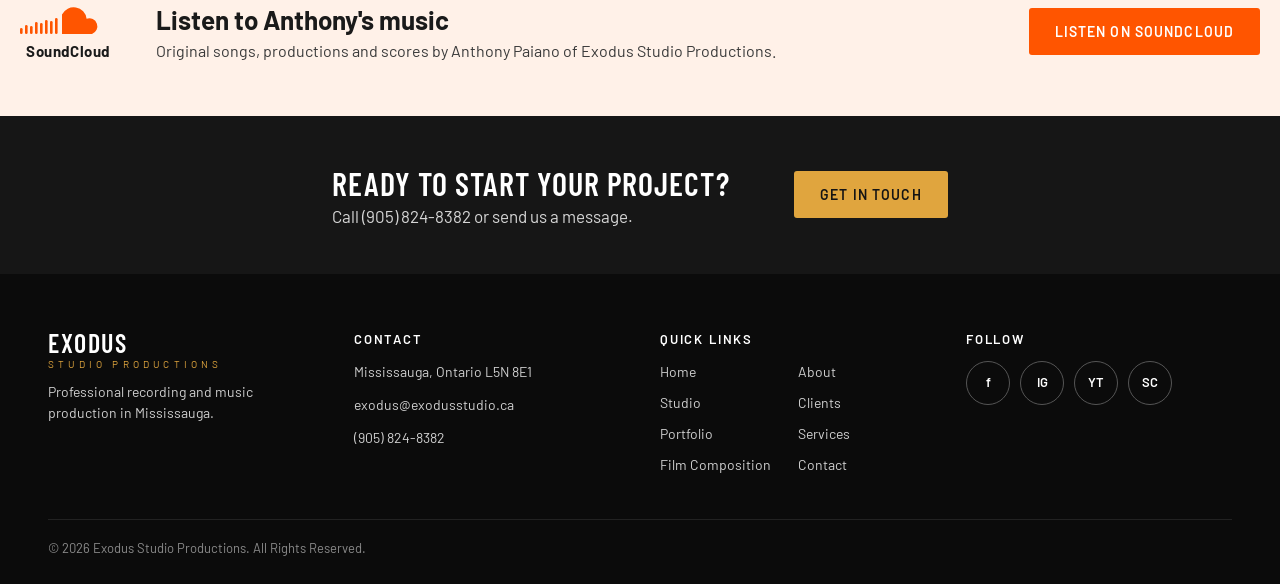
==== commit 9acc20b0: "Add files via upload" ====
--- a/about.html
+++ b/about.html
@@ -120,7 +120,6 @@
     </div>
   </div>
   <div class="copyright">© <span id="year">2026</span> Exodus Studio Productions. All Rights Reserved.</div>
-  <a class="nomi-credit" href="https://wa.me/14167703635" target="_blank" rel="noopener"><img src="design-by-nomi.png" alt="Design By Nomi" width="110" height="57"><span>Want a site like this? Message on Whatsapp</span></a>
 </footer>
 
 <script src="main.js?v=2"></script>
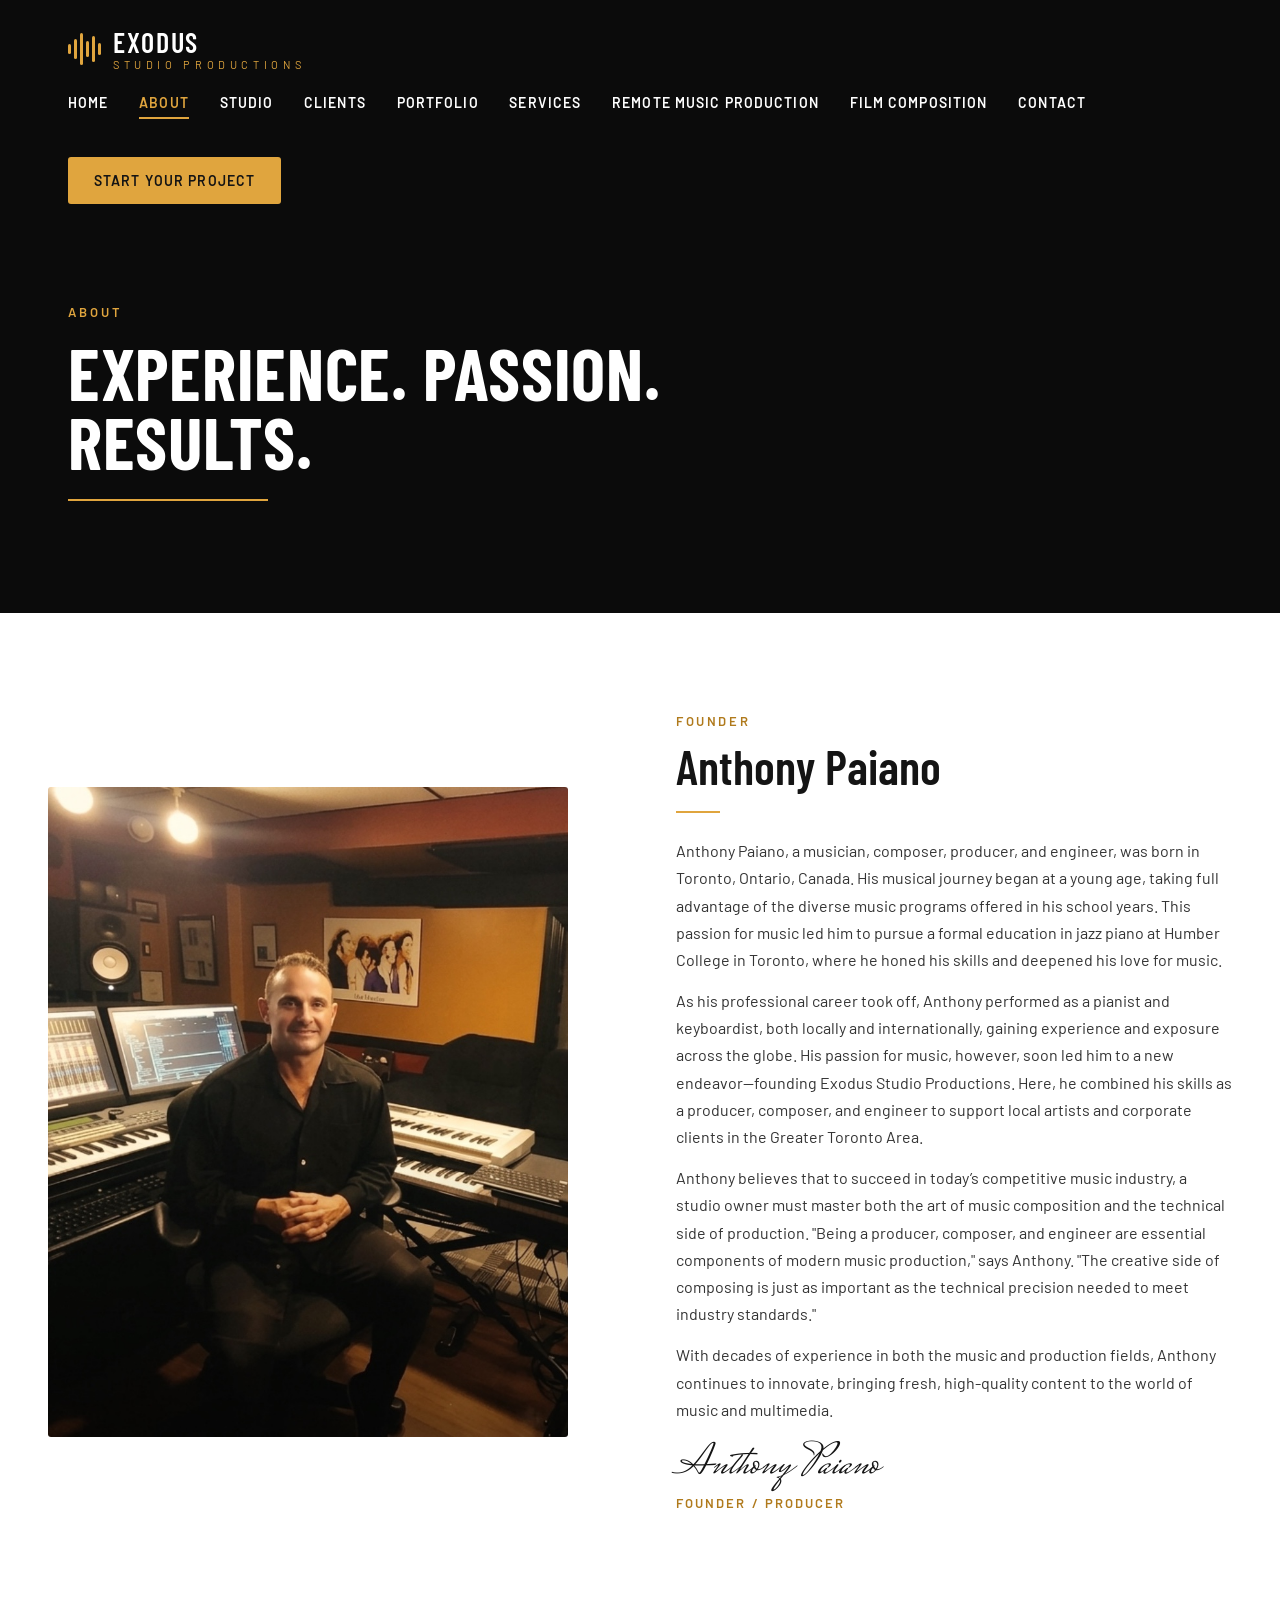
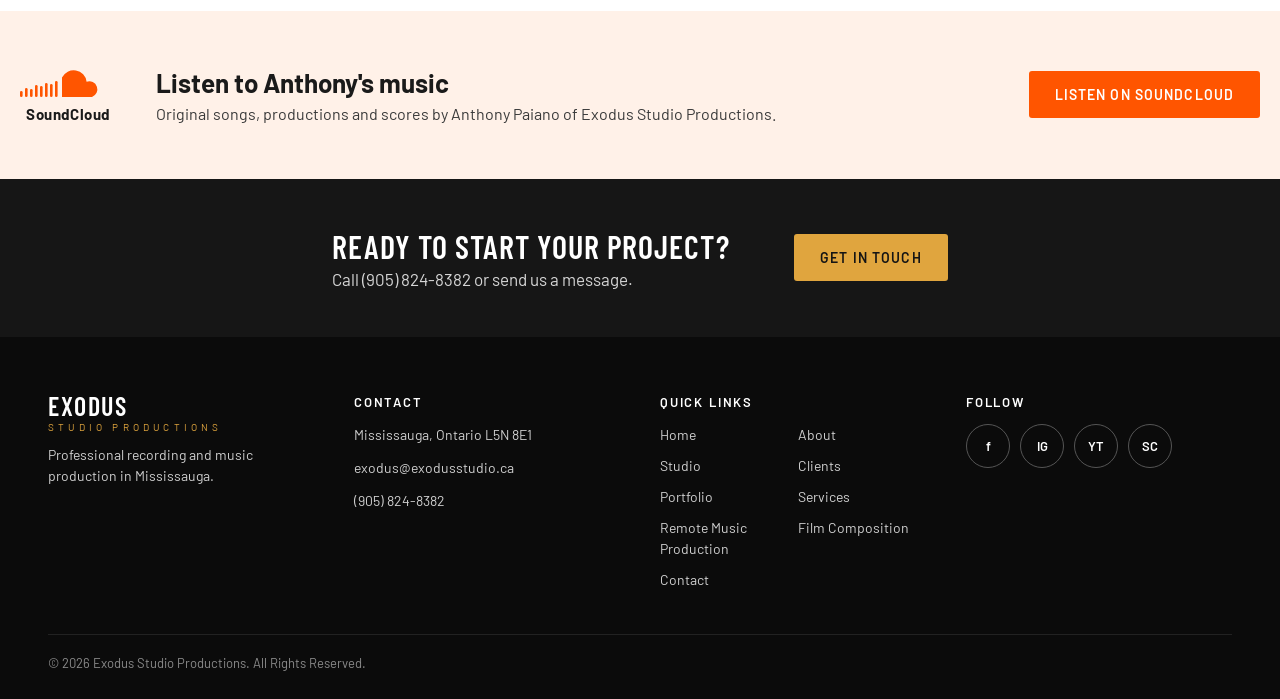
==== commit df896723: "Add files via upload" ====
--- a/about.html
+++ b/about.html
@@ -34,6 +34,7 @@
           <a href="clients.html">CLIENTS</a>
           <a href="portfolio.html">PORTFOLIO</a>
           <a href="services.html">SERVICES</a>
+          <a href="remote.html">REMOTE MUSIC PRODUCTION</a>
           <a href="film.html">FILM COMPOSITION</a>
           <a href="contact.html">CONTACT</a>
         </div>
@@ -106,7 +107,7 @@
     <div class="footer-col">
       <h4>QUICK LINKS</h4>
       <div class="links">
-        <a href="index.html">Home</a><a href="about.html">About</a><a href="studio.html">Studio</a><a href="clients.html">Clients</a><a href="portfolio.html">Portfolio</a><a href="services.html">Services</a><a href="film.html">Film Composition</a><a href="contact.html">Contact</a>
+        <a href="index.html">Home</a><a href="about.html">About</a><a href="studio.html">Studio</a><a href="clients.html">Clients</a><a href="portfolio.html">Portfolio</a><a href="services.html">Services</a><a href="remote.html">Remote Music Production</a><a href="film.html">Film Composition</a><a href="contact.html">Contact</a>
       </div>
     </div>
     <div class="footer-col">
